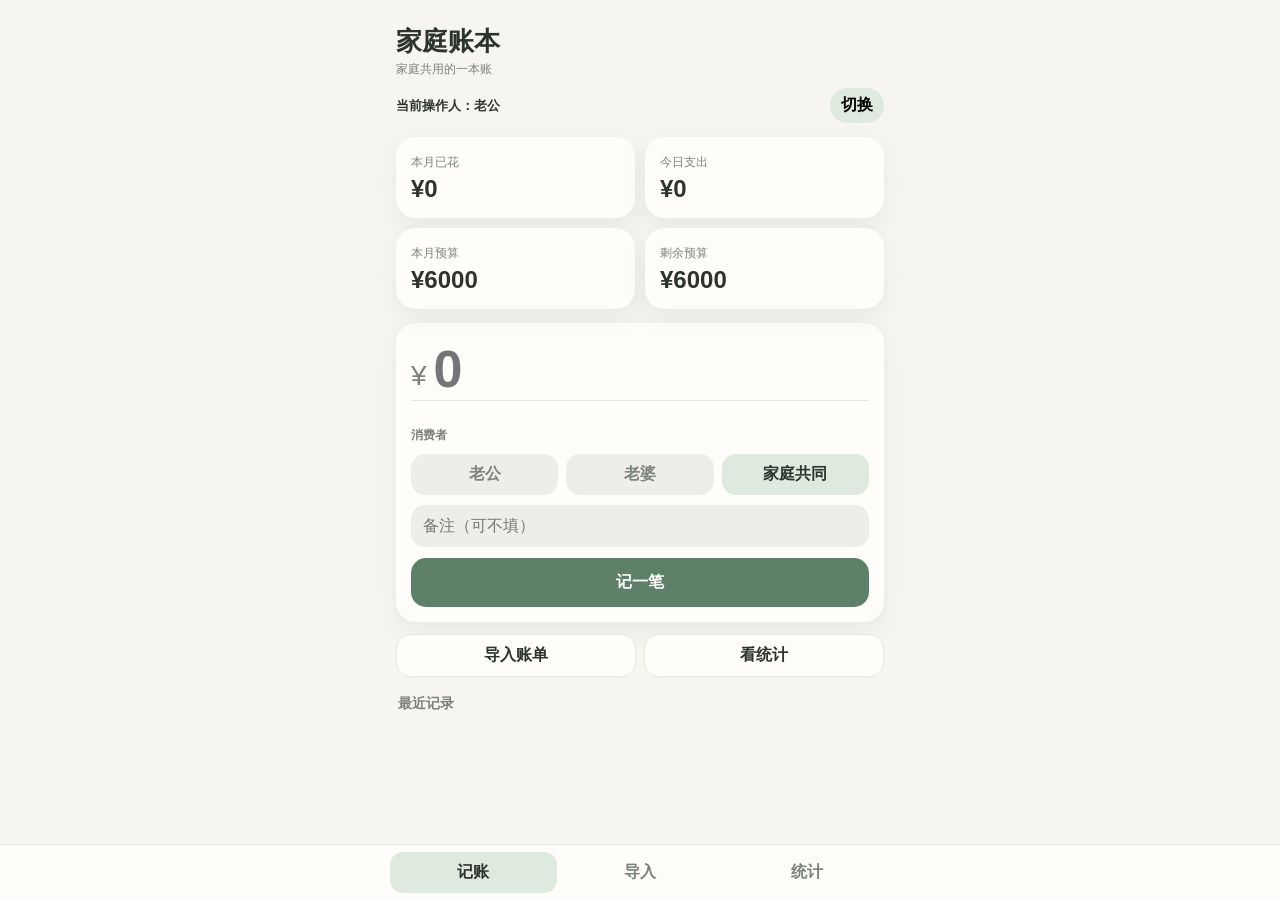
==== app-v2.html @ 9505b4ad "Add v2 app shell" ====
<!doctype html><html lang="zh-CN"><head><meta charset="utf-8"><meta name="viewport" content="width=device-width,initial-scale=1,viewport-fit=cover"><meta name="theme-color" content="#eaf3ec"><title>家庭账本</title><link rel="stylesheet" href="app-v2.css"></head><body><div class="app"><section id="ledger"><h1>家庭账本</h1><div class="sub" id="sub">家庭共用的一本账</div><div class="identity"><b id="whoText">当前操作人：老公</b><button onclick="toggleOperator()">切换</button></div><div class="grid"><div class="stat"><span>本月已花</span><b id="m">¥0</b></div><div class="stat"><span>今日支出</span><b id="t">¥0</b></div><div class="stat"><span>本月预算</span><b id="b">¥6000</b></div><div class="stat"><span>剩余预算</span><b id="l">¥6000</b></div></div><div class="card"><div class="amt"><span>¥</span><input id="a" inputmode="decimal" placeholder="0"></div><div class="cats" id="cats"></div><div class="label">消费者</div><div class="seg three" id="consumer"><button data-v="老公">老公</button><button data-v="老婆">老婆</button><button data-v="家庭共同" class="on">家庭共同</button></div><input id="note" class="note" placeholder="备注（可不填）"><button id="add" class="primary">记一笔</button></div><div class="toolbar"><button class="secondary" onclick="go('import')">导入账单</button><button class="secondary" onclick="go('stats')">看统计</button></div><div class="title">最近记录</div><div id="recent"></div></section><section id="import" class="hidden"><h1>导入账单</h1><div class="sub">上传人自动记录为当前操作人</div><div class="identity"><b id="importWho">上传人：老公</b><button onclick="toggleOperator()">切换</button></div><div class="card"><div class="label">这批账单默认消费者</div><div class="seg three" id="importConsumer"><button data-v="老公">老公</button><button data-v="老婆">老婆</button><button data-v="家庭共同" class="on">家庭共同</button></div><div class="upload" style="margin-top:12px"><b>选择微信 / 支付宝 CSV 或 TXT 账单</b><input id="file" type="file" accept=".csv,.txt,text/csv"><div class="hint">自动尽量排除退款、充值、还款、失败交易和重复记录。</div></div><div id="preview"></div><button id="confirm" class="primary hidden">确认导入</button></div></section><section id="stats" class="hidden"><h1>家庭账本统计</h1><div class="sub">按年月查看谁记录、谁消费、钱花到哪里</div><div class="selectors"><select id="yearSel"></select><select id="monthSel"></select></div><div class="grid"><div class="stat"><span>总支出</span><b id="st">¥0</b></div><div class="stat"><span>记录笔数</span><b id="cnt">0笔</b></div></div><div class="title">谁上传 / 记录了多少</div><div id="opStats" class="card"></div><div class="title">谁消费了多少</div><div id="conStats" class="card"></div><div class="title">消费分类</div><div id="cs" class="card"></div><div class="title">账单明细</div><div id="detail"></div><div class="title">设置本月预算</div><div class="card"><input id="bi" class="note" inputmode="numeric"><button id="saveB" class="primary">保存预算</button></div></section></div><div class="nav"><div><button id="n-ledger" class="on" onclick="go('ledger')">记账</button><button id="n-import" onclick="go('import')">导入</button><button id="n-stats" onclick="go('stats')">统计</button></div></div><script src="app-v2.js"></script></body></html>
---- app-v2.css ----
:root{--bg:#f7f5ef;--card:#fffdfa;--ink:#2d332e;--muted:#7b817c;--g:#5f8068;--g2:#dfeadf;--line:#e8e5dc;--blue:#e7eef7}*{box-sizing:border-box}body{margin:0;background:var(--bg);color:var(--ink);font-family:-apple-system,BlinkMacSystemFont,"PingFang SC","Microsoft YaHei",sans-serif}button,input,select{font:inherit}.app{max-width:520px;margin:auto;padding:18px 16px 92px}.hidden{display:none!important}h1{margin:6px 0 2px;font-size:26px}.sub,.meta,.hint{font-size:12px;color:var(--muted)}.grid{display:grid;grid-template-columns:1fr 1fr;gap:10px;margin-top:14px}.stat,.card,.row{background:var(--card);border-radius:20px;box-shadow:0 8px 24px rgba(50,60,53,.07)}.stat{padding:15px}.stat span{font-size:12px;color:var(--muted)}.stat b{display:block;font-size:24px;margin-top:4px}.card{padding:15px;margin-top:14px}.amt{display:flex;align-items:end;border-bottom:1px solid var(--line)}.amt span{font-size:28px;color:var(--muted);padding:0 5px 8px 0}.amt input{width:100%;border:0;outline:0;background:transparent;font-size:52px;font-weight:800}.cats{display:grid;grid-template-columns:repeat(5,1fr);gap:7px;margin-top:13px}.cat,.seg button,.secondary{border:0;border-radius:14px;padding:10px 5px;background:#efede7;font-weight:700;color:var(--muted)}.cat{font-size:12px}.cat.on,.seg button.on{background:var(--g2);color:var(--ink)}.cats .cat.on{background:var(--g);color:#fff}.seg{display:grid;gap:8px;margin-top:10px}.two{grid-template-columns:1fr 1fr}.three{grid-template-columns:repeat(3,1fr)}.label{font-size:12px;color:var(--muted);font-weight:700;margin:13px 0 5px}.note,select{width:100%;border:0;outline:0;background:#efede7;border-radius:14px;padding:12px}.note{margin-top:10px}.primary{width:100%;border:0;border-radius:15px;padding:14px;background:var(--g);color:#fff;font-weight:800;font-size:16px;margin-top:11px}.toolbar{display:flex;gap:8px;margin-top:12px}.toolbar .secondary{flex:1;background:var(--card);border:1px solid var(--line);color:var(--ink)}.title{font-size:14px;color:var(--muted);font-weight:700;margin:18px 2px 8px}.row{display:grid;grid-template-columns:1fr auto;gap:10px;padding:11px 12px;margin:7px 0}.money{font-weight:800}.tag{display:inline-block;padding:3px 7px;border-radius:99px;background:var(--g2);font-size:11px;margin:4px 4px 0 0}.tag.blue{background:var(--blue)}.line{display:flex;justify-content:space-between;align-items:center;padding:9px 0;border-bottom:1px solid var(--line)}.bar{height:8px;background:#ece9e1;border-radius:99px;overflow:hidden;margin:4px 0 8px}.bar i{display:block;height:100%;background:var(--g)}.selectors{display:grid;grid-template-columns:1fr 1fr;gap:8px;margin-top:14px}.nav{position:fixed;left:0;right:0;bottom:0;background:rgba(255,253,250,.96);border-top:1px solid var(--line)}.nav div{max-width:520px;margin:auto;display:grid;grid-template-columns:repeat(3,1fr);padding:7px 10px calc(7px + env(safe-area-inset-bottom))}.nav button{border:0;background:transparent;padding:10px;border-radius:13px;color:var(--muted);font-weight:700}.nav button.on{background:var(--g2);color:var(--ink)}.upload{border:1.5px dashed #b7c5ba;border-radius:16px;padding:16px;text-align:center}.notice{background:#eef5ee;border-radius:14px;padding:10px 12px;font-size:12px;color:var(--muted);margin-top:12px}.identity{display:flex;justify-content:space-between;align-items:center;margin-top:10px}.identity b{font-size:13px}.identity button{border:0;background:var(--g2);border-radius:99px;padding:7px 11px;font-weight:700}
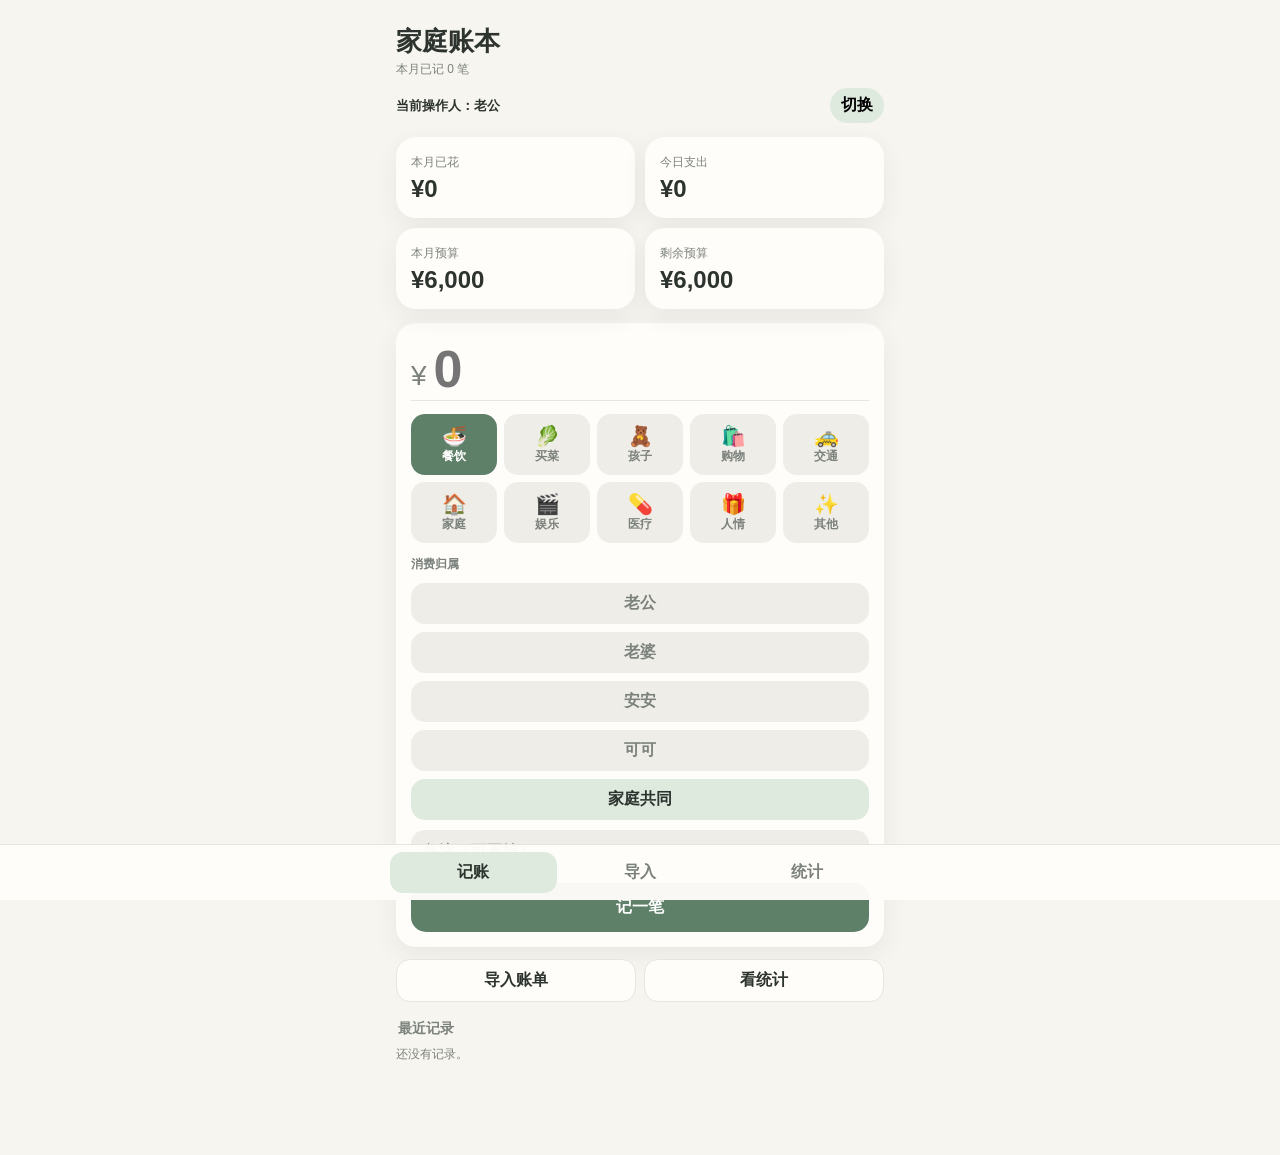
==== commit 86071402: "Add Anan and Keke as consumer choices" ====
--- a/app-v2.html
+++ b/app-v2.html
@@ -1 +1 @@
-<!doctype html><html lang="zh-CN"><head><meta charset="utf-8"><meta name="viewport" content="width=device-width,initial-scale=1,viewport-fit=cover"><meta name="theme-color" content="#eaf3ec"><title>家庭账本</title><link rel="stylesheet" href="app-v2.css"></head><body><div class="app"><section id="ledger"><h1>家庭账本</h1><div class="sub" id="sub">家庭共用的一本账</div><div class="identity"><b id="whoText">当前操作人：老公</b><button onclick="toggleOperator()">切换</button></div><div class="grid"><div class="stat"><span>本月已花</span><b id="m">¥0</b></div><div class="stat"><span>今日支出</span><b id="t">¥0</b></div><div class="stat"><span>本月预算</span><b id="b">¥6000</b></div><div class="stat"><span>剩余预算</span><b id="l">¥6000</b></div></div><div class="card"><div class="amt"><span>¥</span><input id="a" inputmode="decimal" placeholder="0"></div><div class="cats" id="cats"></div><div class="label">消费者</div><div class="seg three" id="consumer"><button data-v="老公">老公</button><button data-v="老婆">老婆</button><button data-v="家庭共同" class="on">家庭共同</button></div><input id="note" class="note" placeholder="备注（可不填）"><button id="add" class="primary">记一笔</button></div><div class="toolbar"><button class="secondary" onclick="go('import')">导入账单</button><button class="secondary" onclick="go('stats')">看统计</button></div><div class="title">最近记录</div><div id="recent"></div></section><section id="import" class="hidden"><h1>导入账单</h1><div class="sub">上传人自动记录为当前操作人</div><div class="identity"><b id="importWho">上传人：老公</b><button onclick="toggleOperator()">切换</button></div><div class="card"><div class="label">这批账单默认消费者</div><div class="seg three" id="importConsumer"><button data-v="老公">老公</button><button data-v="老婆">老婆</button><button data-v="家庭共同" class="on">家庭共同</button></div><div class="upload" style="margin-top:12px"><b>选择微信 / 支付宝 CSV 或 TXT 账单</b><input id="file" type="file" accept=".csv,.txt,text/csv"><div class="hint">自动尽量排除退款、充值、还款、失败交易和重复记录。</div></div><div id="preview"></div><button id="confirm" class="primary hidden">确认导入</button></div></section><section id="stats" class="hidden"><h1>家庭账本统计</h1><div class="sub">按年月查看谁记录、谁消费、钱花到哪里</div><div class="selectors"><select id="yearSel"></select><select id="monthSel"></select></div><div class="grid"><div class="stat"><span>总支出</span><b id="st">¥0</b></div><div class="stat"><span>记录笔数</span><b id="cnt">0笔</b></div></div><div class="title">谁上传 / 记录了多少</div><div id="opStats" class="card"></div><div class="title">谁消费了多少</div><div id="conStats" class="card"></div><div class="title">消费分类</div><div id="cs" class="card"></div><div class="title">账单明细</div><div id="detail"></div><div class="title">设置本月预算</div><div class="card"><input id="bi" class="note" inputmode="numeric"><button id="saveB" class="primary">保存预算</button></div></section></div><div class="nav"><div><button id="n-ledger" class="on" onclick="go('ledger')">记账</button><button id="n-import" onclick="go('import')">导入</button><button id="n-stats" onclick="go('stats')">统计</button></div></div><script src="app-v2.js"></script></body></html>+<!doctype html><html lang="zh-CN"><head><meta charset="utf-8"><meta name="viewport" content="width=device-width,initial-scale=1,viewport-fit=cover"><meta name="theme-color" content="#eaf3ec"><title>家庭账本</title><link rel="stylesheet" href="app-v2.css"></head><body><div class="app"><section id="ledger"><h1>家庭账本</h1><div class="sub" id="sub">家庭共用的一本账</div><div class="identity"><b id="whoText">当前操作人：老公</b><button onclick="toggleOperator()">切换</button></div><div class="grid"><div class="stat"><span>本月已花</span><b id="m">¥0</b></div><div class="stat"><span>今日支出</span><b id="t">¥0</b></div><div class="stat"><span>本月预算</span><b id="b">¥6000</b></div><div class="stat"><span>剩余预算</span><b id="l">¥6000</b></div></div><div class="card"><div class="amt"><span>¥</span><input id="a" inputmode="decimal" placeholder="0"></div><div class="cats" id="cats"></div><div class="label">消费归属</div><div class="seg five" id="consumer"><button data-v="老公">老公</button><button data-v="老婆">老婆</button><button data-v="安安">安安</button><button data-v="可可">可可</button><button data-v="家庭共同" class="on">家庭共同</button></div><input id="note" class="note" placeholder="备注（可不填）"><button id="add" class="primary">记一笔</button></div><div class="toolbar"><button class="secondary" onclick="go('import')">导入账单</button><button class="secondary" onclick="go('stats')">看统计</button></div><div class="title">最近记录</div><div id="recent"></div></section><section id="import" class="hidden"><h1>导入账单</h1><div class="sub">上传人自动记录为当前操作人</div><div class="identity"><b id="importWho">上传人：老公</b><button onclick="toggleOperator()">切换</button></div><div class="card"><div class="label">这批账单默认消费归属</div><div class="seg five" id="importConsumer"><button data-v="老公">老公</button><button data-v="老婆">老婆</button><button data-v="安安">安安</button><button data-v="可可">可可</button><button data-v="家庭共同" class="on">家庭共同</button></div><div class="upload" style="margin-top:12px"><b>选择微信 / 支付宝 CSV 或 TXT 账单</b><input id="file" type="file" accept=".csv,.txt,text/csv"><div class="hint">自动尽量排除退款、充值、还款、失败交易和重复记录。</div></div><div id="preview"></div><button id="confirm" class="primary hidden">确认导入</button></div></section><section id="stats" class="hidden"><h1>家庭账本统计</h1><div class="sub">按年月查看谁记录、谁消费、钱花到哪里</div><div class="selectors"><select id="yearSel"></select><select id="monthSel"></select></div><div class="grid"><div class="stat"><span>总支出</span><b id="st">¥0</b></div><div class="stat"><span>记录笔数</span><b id="cnt">0笔</b></div></div><div class="title">谁上传 / 记录了多少</div><div id="opStats" class="card"></div><div class="title">谁消费了多少</div><div id="conStats" class="card"></div><div class="title">消费分类</div><div id="cs" class="card"></div><div class="title">账单明细</div><div id="detail"></div><div class="title">设置本月预算</div><div class="card"><input id="bi" class="note" inputmode="numeric"><button id="saveB" class="primary">保存预算</button></div></section></div><div class="nav"><div><button id="n-ledger" class="on" onclick="go('ledger')">记账</button><button id="n-import" onclick="go('import')">导入</button><button id="n-stats" onclick="go('stats')">统计</button></div></div><script src="app-v2.js"></script></body></html>
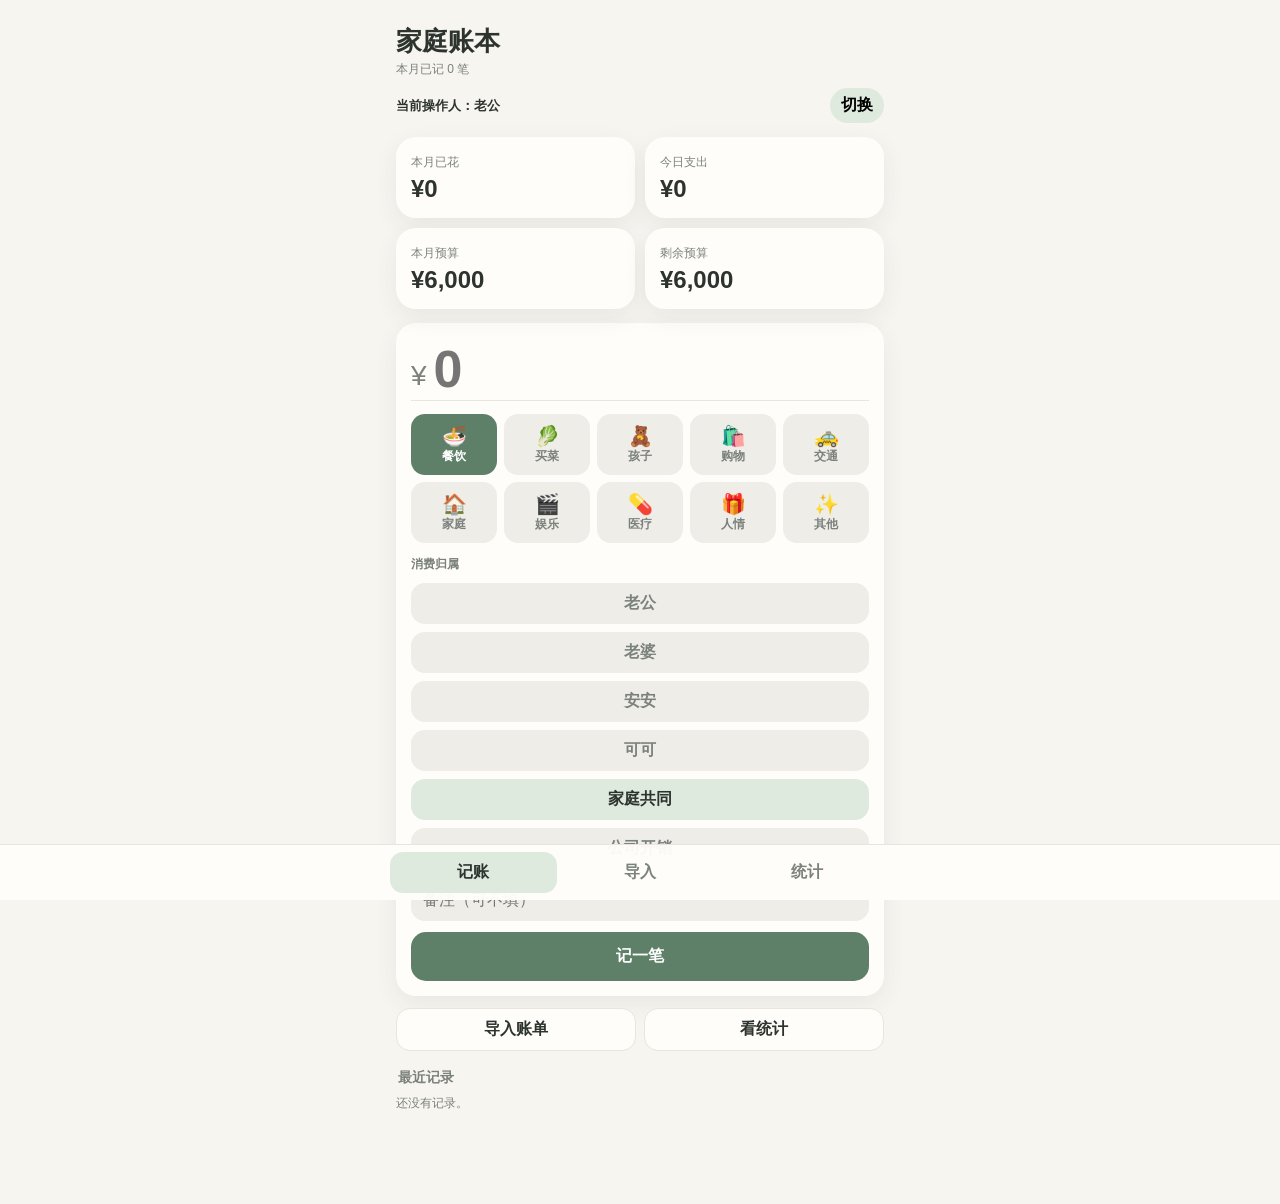
==== commit 1bf37236: "Add company expense as sixth spending owner" ====
--- a/app-v2.html
+++ b/app-v2.html
@@ -1 +1 @@
-<!doctype html><html lang="zh-CN"><head><meta charset="utf-8"><meta name="viewport" content="width=device-width,initial-scale=1,viewport-fit=cover"><meta name="theme-color" content="#eaf3ec"><title>家庭账本</title><link rel="stylesheet" href="app-v2.css"></head><body><div class="app"><section id="ledger"><h1>家庭账本</h1><div class="sub" id="sub">家庭共用的一本账</div><div class="identity"><b id="whoText">当前操作人：老公</b><button onclick="toggleOperator()">切换</button></div><div class="grid"><div class="stat"><span>本月已花</span><b id="m">¥0</b></div><div class="stat"><span>今日支出</span><b id="t">¥0</b></div><div class="stat"><span>本月预算</span><b id="b">¥6000</b></div><div class="stat"><span>剩余预算</span><b id="l">¥6000</b></div></div><div class="card"><div class="amt"><span>¥</span><input id="a" inputmode="decimal" placeholder="0"></div><div class="cats" id="cats"></div><div class="label">消费归属</div><div class="seg five" id="consumer"><button data-v="老公">老公</button><button data-v="老婆">老婆</button><button data-v="安安">安安</button><button data-v="可可">可可</button><button data-v="家庭共同" class="on">家庭共同</button></div><input id="note" class="note" placeholder="备注（可不填）"><button id="add" class="primary">记一笔</button></div><div class="toolbar"><button class="secondary" onclick="go('import')">导入账单</button><button class="secondary" onclick="go('stats')">看统计</button></div><div class="title">最近记录</div><div id="recent"></div></section><section id="import" class="hidden"><h1>导入账单</h1><div class="sub">上传人自动记录为当前操作人</div><div class="identity"><b id="importWho">上传人：老公</b><button onclick="toggleOperator()">切换</button></div><div class="card"><div class="label">这批账单默认消费归属</div><div class="seg five" id="importConsumer"><button data-v="老公">老公</button><button data-v="老婆">老婆</button><button data-v="安安">安安</button><button data-v="可可">可可</button><button data-v="家庭共同" class="on">家庭共同</button></div><div class="upload" style="margin-top:12px"><b>选择微信 / 支付宝 CSV 或 TXT 账单</b><input id="file" type="file" accept=".csv,.txt,text/csv"><div class="hint">自动尽量排除退款、充值、还款、失败交易和重复记录。</div></div><div id="preview"></div><button id="confirm" class="primary hidden">确认导入</button></div></section><section id="stats" class="hidden"><h1>家庭账本统计</h1><div class="sub">按年月查看谁记录、谁消费、钱花到哪里</div><div class="selectors"><select id="yearSel"></select><select id="monthSel"></select></div><div class="grid"><div class="stat"><span>总支出</span><b id="st">¥0</b></div><div class="stat"><span>记录笔数</span><b id="cnt">0笔</b></div></div><div class="title">谁上传 / 记录了多少</div><div id="opStats" class="card"></div><div class="title">谁消费了多少</div><div id="conStats" class="card"></div><div class="title">消费分类</div><div id="cs" class="card"></div><div class="title">账单明细</div><div id="detail"></div><div class="title">设置本月预算</div><div class="card"><input id="bi" class="note" inputmode="numeric"><button id="saveB" class="primary">保存预算</button></div></section></div><div class="nav"><div><button id="n-ledger" class="on" onclick="go('ledger')">记账</button><button id="n-import" onclick="go('import')">导入</button><button id="n-stats" onclick="go('stats')">统计</button></div></div><script src="app-v2.js"></script></body></html>+<!doctype html><html lang="zh-CN"><head><meta charset="utf-8"><meta name="viewport" content="width=device-width,initial-scale=1,viewport-fit=cover"><meta name="theme-color" content="#eaf3ec"><title>家庭账本</title><link rel="stylesheet" href="app-v2.css"></head><body><div class="app"><section id="ledger"><h1>家庭账本</h1><div class="sub" id="sub">家庭共用的一本账</div><div class="identity"><b id="whoText">当前操作人：老公</b><button onclick="toggleOperator()">切换</button></div><div class="grid"><div class="stat"><span>本月已花</span><b id="m">¥0</b></div><div class="stat"><span>今日支出</span><b id="t">¥0</b></div><div class="stat"><span>本月预算</span><b id="b">¥6000</b></div><div class="stat"><span>剩余预算</span><b id="l">¥6000</b></div></div><div class="card"><div class="amt"><span>¥</span><input id="a" inputmode="decimal" placeholder="0"></div><div class="cats" id="cats"></div><div class="label">消费归属</div><div class="seg six" id="consumer"><button data-v="老公">老公</button><button data-v="老婆">老婆</button><button data-v="安安">安安</button><button data-v="可可">可可</button><button data-v="家庭共同" class="on">家庭共同</button><button data-v="公司开销">公司开销</button></div><input id="note" class="note" placeholder="备注（可不填）"><button id="add" class="primary">记一笔</button></div><div class="toolbar"><button class="secondary" onclick="go('import')">导入账单</button><button class="secondary" onclick="go('stats')">看统计</button></div><div class="title">最近记录</div><div id="recent"></div></section><section id="import" class="hidden"><h1>导入账单</h1><div class="sub">上传人自动记录为当前操作人</div><div class="identity"><b id="importWho">上传人：老公</b><button onclick="toggleOperator()">切换</button></div><div class="card"><div class="label">这批账单默认消费归属</div><div class="seg six" id="importConsumer"><button data-v="老公">老公</button><button data-v="老婆">老婆</button><button data-v="安安">安安</button><button data-v="可可">可可</button><button data-v="家庭共同" class="on">家庭共同</button><button data-v="公司开销">公司开销</button></div><div class="upload" style="margin-top:12px"><b>选择微信 / 支付宝 CSV 或 TXT 账单</b><input id="file" type="file" accept=".csv,.txt,text/csv"><div class="hint">自动尽量排除退款、充值、还款、失败交易和重复记录。</div></div><div id="preview"></div><button id="confirm" class="primary hidden">确认导入</button></div></section><section id="stats" class="hidden"><h1>家庭账本统计</h1><div class="sub">按年月查看谁记录、谁消费、钱花到哪里</div><div class="selectors"><select id="yearSel"></select><select id="monthSel"></select></div><div class="grid"><div class="stat"><span>总支出</span><b id="st">¥0</b></div><div class="stat"><span>记录笔数</span><b id="cnt">0笔</b></div></div><div class="title">谁上传 / 记录了多少</div><div id="opStats" class="card"></div><div class="title">谁消费了多少</div><div id="conStats" class="card"></div><div class="title">消费分类</div><div id="cs" class="card"></div><div class="title">账单明细</div><div id="detail"></div><div class="title">设置本月预算</div><div class="card"><input id="bi" class="note" inputmode="numeric"><button id="saveB" class="primary">保存预算</button></div></section></div><div class="nav"><div><button id="n-ledger" class="on" onclick="go('ledger')">记账</button><button id="n-import" onclick="go('import')">导入</button><button id="n-stats" onclick="go('stats')">统计</button></div></div><script src="app-v2.js"></script></body></html>
--- a/app-v2.css
+++ b/app-v2.css
@@ -1 +1 @@
-:root{--bg:#f7f5ef;--card:#fffdfa;--ink:#2d332e;--muted:#7b817c;--g:#5f8068;--g2:#dfeadf;--line:#e8e5dc;--blue:#e7eef7}*{box-sizing:border-box}body{margin:0;background:var(--bg);color:var(--ink);font-family:-apple-system,BlinkMacSystemFont,"PingFang SC","Microsoft YaHei",sans-serif}button,input,select{font:inherit}.app{max-width:520px;margin:auto;padding:18px 16px 92px}.hidden{display:none!important}h1{margin:6px 0 2px;font-size:26px}.sub,.meta,.hint{font-size:12px;color:var(--muted)}.grid{display:grid;grid-template-columns:1fr 1fr;gap:10px;margin-top:14px}.stat,.card,.row{background:var(--card);border-radius:20px;box-shadow:0 8px 24px rgba(50,60,53,.07)}.stat{padding:15px}.stat span{font-size:12px;color:var(--muted)}.stat b{display:block;font-size:24px;margin-top:4px}.card{padding:15px;margin-top:14px}.amt{display:flex;align-items:end;border-bottom:1px solid var(--line)}.amt span{font-size:28px;color:var(--muted);padding:0 5px 8px 0}.amt input{width:100%;border:0;outline:0;background:transparent;font-size:52px;font-weight:800}.cats{display:grid;grid-template-columns:repeat(5,1fr);gap:7px;margin-top:13px}.cat,.seg button,.secondary{border:0;border-radius:14px;padding:10px 5px;background:#efede7;font-weight:700;color:var(--muted)}.cat{font-size:12px}.cat.on,.seg button.on{background:var(--g2);color:var(--ink)}.cats .cat.on{background:var(--g);color:#fff}.seg{display:grid;gap:8px;margin-top:10px}.two{grid-template-columns:1fr 1fr}.three{grid-template-columns:repeat(3,1fr)}.label{font-size:12px;color:var(--muted);font-weight:700;margin:13px 0 5px}.note,select{width:100%;border:0;outline:0;background:#efede7;border-radius:14px;padding:12px}.note{margin-top:10px}.primary{width:100%;border:0;border-radius:15px;padding:14px;background:var(--g);color:#fff;font-weight:800;font-size:16px;margin-top:11px}.toolbar{display:flex;gap:8px;margin-top:12px}.toolbar .secondary{flex:1;background:var(--card);border:1px solid var(--line);color:var(--ink)}.title{font-size:14px;color:var(--muted);font-weight:700;margin:18px 2px 8px}.row{display:grid;grid-template-columns:1fr auto;gap:10px;padding:11px 12px;margin:7px 0}.money{font-weight:800}.tag{display:inline-block;padding:3px 7px;border-radius:99px;background:var(--g2);font-size:11px;margin:4px 4px 0 0}.tag.blue{background:var(--blue)}.line{display:flex;justify-content:space-between;align-items:center;padding:9px 0;border-bottom:1px solid var(--line)}.bar{height:8px;background:#ece9e1;border-radius:99px;overflow:hidden;margin:4px 0 8px}.bar i{display:block;height:100%;background:var(--g)}.selectors{display:grid;grid-template-columns:1fr 1fr;gap:8px;margin-top:14px}.nav{position:fixed;left:0;right:0;bottom:0;background:rgba(255,253,250,.96);border-top:1px solid var(--line)}.nav div{max-width:520px;margin:auto;display:grid;grid-template-columns:repeat(3,1fr);padding:7px 10px calc(7px + env(safe-area-inset-bottom))}.nav button{border:0;background:transparent;padding:10px;border-radius:13px;color:var(--muted);font-weight:700}.nav button.on{background:var(--g2);color:var(--ink)}.upload{border:1.5px dashed #b7c5ba;border-radius:16px;padding:16px;text-align:center}.notice{background:#eef5ee;border-radius:14px;padding:10px 12px;font-size:12px;color:var(--muted);margin-top:12px}.identity{display:flex;justify-content:space-between;align-items:center;margin-top:10px}.identity b{font-size:13px}.identity button{border:0;background:var(--g2);border-radius:99px;padding:7px 11px;font-weight:700}+:root{--bg:#f7f5ef;--card:#fffdfa;--ink:#2d332e;--muted:#7b817c;--g:#5f8068;--g2:#dfeadf;--line:#e8e5dc;--blue:#e7eef7}*{box-sizing:border-box}body{margin:0;background:var(--bg);color:var(--ink);font-family:-apple-system,BlinkMacSystemFont,"PingFang SC","Microsoft YaHei",sans-serif}button,input,select{font:inherit}.app{max-width:520px;margin:auto;padding:18px 16px 92px}.hidden{display:none!important}h1{margin:6px 0 2px;font-size:26px}.sub,.meta,.hint{font-size:12px;color:var(--muted)}.grid{display:grid;grid-template-columns:1fr 1fr;gap:10px;margin-top:14px}.stat,.card,.row{background:var(--card);border-radius:20px;box-shadow:0 8px 24px rgba(50,60,53,.07)}.stat{padding:15px}.stat span{font-size:12px;color:var(--muted)}.stat b{display:block;font-size:24px;margin-top:4px}.card{padding:15px;margin-top:14px}.amt{display:flex;align-items:end;border-bottom:1px solid var(--line)}.amt span{font-size:28px;color:var(--muted);padding:0 5px 8px 0}.amt input{width:100%;border:0;outline:0;background:transparent;font-size:52px;font-weight:800}.cats{display:grid;grid-template-columns:repeat(5,1fr);gap:7px;margin-top:13px}.cat,.seg button,.secondary{border:0;border-radius:14px;padding:10px 5px;background:#efede7;font-weight:700;color:var(--muted)}.cat{font-size:12px}.cat.on,.seg button.on{background:var(--g2);color:var(--ink)}.cats .cat.on{background:var(--g);color:#fff}.seg{display:grid;gap:8px;margin-top:10px}.two{grid-template-columns:1fr 1fr}.three{grid-template-columns:repeat(3,1fr)}.five{grid-template-columns:repeat(5,1fr);gap:6px}.five button{font-size:12px;padding:10px 2px}.label{font-size:12px;color:var(--muted);font-weight:700;margin:13px 0 5px}.note,select{width:100%;border:0;outline:0;background:#efede7;border-radius:14px;padding:12px}.note{margin-top:10px}.primary{width:100%;border:0;border-radius:15px;padding:14px;background:var(--g);color:#fff;font-weight:800;font-size:16px;margin-top:11px}.toolbar{display:flex;gap:8px;margin-top:12px}.toolbar .secondary{flex:1;background:var(--card);border:1px solid var(--line);color:var(--ink)}.title{font-size:14px;color:var(--muted);font-weight:700;margin:18px 2px 8px}.row{display:grid;grid-template-columns:1fr auto;gap:10px;padding:11px 12px;margin:7px 0}.money{font-weight:800}.tag{display:inline-block;padding:3px 7px;border-radius:99px;background:var(--g2);font-size:11px;margin:4px 4px 0 0}.tag.blue{background:var(--blue)}.line{display:flex;justify-content:space-between;align-items:center;padding:9px 0;border-bottom:1px solid var(--line)}.bar{height:8px;background:#ece9e1;border-radius:99px;overflow:hidden;margin:4px 0 8px}.bar i{display:block;height:100%;background:var(--g)}.selectors{display:grid;grid-template-columns:1fr 1fr;gap:8px;margin-top:14px}.nav{position:fixed;left:0;right:0;bottom:0;background:rgba(255,253,250,.96);border-top:1px solid var(--line)}.nav div{max-width:520px;margin:auto;display:grid;grid-template-columns:repeat(3,1fr);padding:7px 10px calc(7px + env(safe-area-inset-bottom))}.nav button{border:0;background:transparent;padding:10px;border-radius:13px;color:var(--muted);font-weight:700}.nav button.on{background:var(--g2);color:var(--ink)}.upload{border:1.5px dashed #b7c5ba;border-radius:16px;padding:16px;text-align:center}.notice{background:#eef5ee;border-radius:14px;padding:10px 12px;font-size:12px;color:var(--muted);margin-top:12px}.identity{display:flex;justify-content:space-between;align-items:center;margin-top:10px}.identity b{font-size:13px}.identity button{border:0;background:var(--g2);border-radius:99px;padding:7px 11px;font-weight:700}
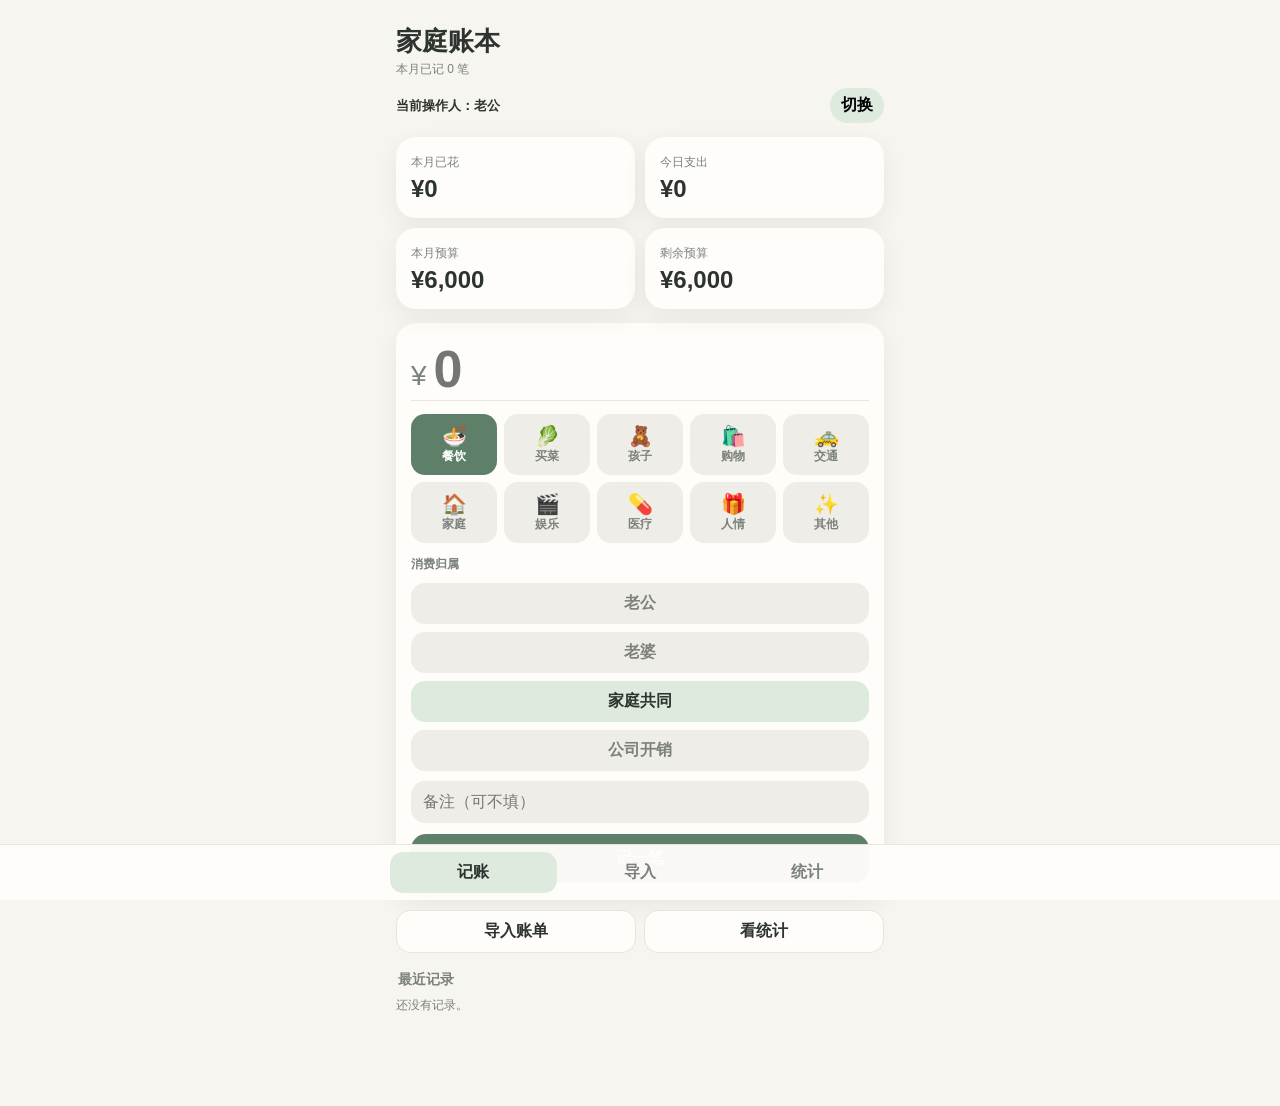
==== commit 38d2665a: "Simplify consumer choices to four compact options" ====
--- a/app-v2.html
+++ b/app-v2.html
@@ -1 +1 @@
-<!doctype html><html lang="zh-CN"><head><meta charset="utf-8"><meta name="viewport" content="width=device-width,initial-scale=1,viewport-fit=cover"><meta name="theme-color" content="#eaf3ec"><title>家庭账本</title><link rel="stylesheet" href="app-v2.css"></head><body><div class="app"><section id="ledger"><h1>家庭账本</h1><div class="sub" id="sub">家庭共用的一本账</div><div class="identity"><b id="whoText">当前操作人：老公</b><button onclick="toggleOperator()">切换</button></div><div class="grid"><div class="stat"><span>本月已花</span><b id="m">¥0</b></div><div class="stat"><span>今日支出</span><b id="t">¥0</b></div><div class="stat"><span>本月预算</span><b id="b">¥6000</b></div><div class="stat"><span>剩余预算</span><b id="l">¥6000</b></div></div><div class="card"><div class="amt"><span>¥</span><input id="a" inputmode="decimal" placeholder="0"></div><div class="cats" id="cats"></div><div class="label">消费归属</div><div class="seg six" id="consumer"><button data-v="老公">老公</button><button data-v="老婆">老婆</button><button data-v="安安">安安</button><button data-v="可可">可可</button><button data-v="家庭共同" class="on">家庭共同</button><button data-v="公司开销">公司开销</button></div><input id="note" class="note" placeholder="备注（可不填）"><button id="add" class="primary">记一笔</button></div><div class="toolbar"><button class="secondary" onclick="go('import')">导入账单</button><button class="secondary" onclick="go('stats')">看统计</button></div><div class="title">最近记录</div><div id="recent"></div></section><section id="import" class="hidden"><h1>导入账单</h1><div class="sub">上传人自动记录为当前操作人</div><div class="identity"><b id="importWho">上传人：老公</b><button onclick="toggleOperator()">切换</button></div><div class="card"><div class="label">这批账单默认消费归属</div><div class="seg six" id="importConsumer"><button data-v="老公">老公</button><button data-v="老婆">老婆</button><button data-v="安安">安安</button><button data-v="可可">可可</button><button data-v="家庭共同" class="on">家庭共同</button><button data-v="公司开销">公司开销</button></div><div class="upload" style="margin-top:12px"><b>选择微信 / 支付宝 CSV 或 TXT 账单</b><input id="file" type="file" accept=".csv,.txt,text/csv"><div class="hint">自动尽量排除退款、充值、还款、失败交易和重复记录。</div></div><div id="preview"></div><button id="confirm" class="primary hidden">确认导入</button></div></section><section id="stats" class="hidden"><h1>家庭账本统计</h1><div class="sub">按年月查看谁记录、谁消费、钱花到哪里</div><div class="selectors"><select id="yearSel"></select><select id="monthSel"></select></div><div class="grid"><div class="stat"><span>总支出</span><b id="st">¥0</b></div><div class="stat"><span>记录笔数</span><b id="cnt">0笔</b></div></div><div class="title">谁上传 / 记录了多少</div><div id="opStats" class="card"></div><div class="title">谁消费了多少</div><div id="conStats" class="card"></div><div class="title">消费分类</div><div id="cs" class="card"></div><div class="title">账单明细</div><div id="detail"></div><div class="title">设置本月预算</div><div class="card"><input id="bi" class="note" inputmode="numeric"><button id="saveB" class="primary">保存预算</button></div></section></div><div class="nav"><div><button id="n-ledger" class="on" onclick="go('ledger')">记账</button><button id="n-import" onclick="go('import')">导入</button><button id="n-stats" onclick="go('stats')">统计</button></div></div><script src="app-v2.js"></script></body></html>+<!doctype html><html lang="zh-CN"><head><meta charset="utf-8"><meta name="viewport" content="width=device-width,initial-scale=1,viewport-fit=cover"><meta name="theme-color" content="#eaf3ec"><title>家庭账本</title><link rel="stylesheet" href="app-v2.css"></head><body><div class="app"><section id="ledger"><h1>家庭账本</h1><div class="sub" id="sub">家庭共用的一本账</div><div class="identity"><b id="whoText">当前操作人：老公</b><button onclick="toggleOperator()">切换</button></div><div class="grid"><div class="stat"><span>本月已花</span><b id="m">¥0</b></div><div class="stat"><span>今日支出</span><b id="t">¥0</b></div><div class="stat"><span>本月预算</span><b id="b">¥6000</b></div><div class="stat"><span>剩余预算</span><b id="l">¥6000</b></div></div><div class="card"><div class="amt"><span>¥</span><input id="a" inputmode="decimal" placeholder="0"></div><div class="cats" id="cats"></div><div class="label">消费归属</div><div class="seg four" id="consumer"><button data-v="老公">老公</button><button data-v="老婆">老婆</button><button data-v="家庭共同" class="on">家庭共同</button><button data-v="公司开销">公司开销</button></div><input id="note" class="note" placeholder="备注（可不填）"><button id="add" class="primary">记一笔</button></div><div class="toolbar"><button class="secondary" onclick="go('import')">导入账单</button><button class="secondary" onclick="go('stats')">看统计</button></div><div class="title">最近记录</div><div id="recent"></div></section><section id="import" class="hidden"><h1>导入账单</h1><div class="sub">上传人自动记录为当前操作人</div><div class="identity"><b id="importWho">上传人：老公</b><button onclick="toggleOperator()">切换</button></div><div class="card"><div class="label">这批账单默认消费归属</div><div class="seg four" id="importConsumer"><button data-v="老公">老公</button><button data-v="老婆">老婆</button><button data-v="家庭共同" class="on">家庭共同</button><button data-v="公司开销">公司开销</button></div><div class="upload" style="margin-top:12px"><b>选择微信 / 支付宝 CSV 或 TXT 账单</b><input id="file" type="file" accept=".csv,.txt,text/csv"><div class="hint">自动尽量排除退款、充值、还款、失败交易和重复记录。</div></div><div id="preview"></div><button id="confirm" class="primary hidden">确认导入</button></div></section><section id="stats" class="hidden"><h1>家庭账本统计</h1><div class="sub">按年月查看谁记录、谁消费、钱花到哪里</div><div class="selectors"><select id="yearSel"></select><select id="monthSel"></select></div><div class="grid"><div class="stat"><span>总支出</span><b id="st">¥0</b></div><div class="stat"><span>记录笔数</span><b id="cnt">0笔</b></div></div><div class="title">谁上传 / 记录了多少</div><div id="opStats" class="card"></div><div class="title">谁消费了多少</div><div id="conStats" class="card"></div><div class="title">消费分类</div><div id="cs" class="card"></div><div class="title">账单明细</div><div id="detail"></div><div class="title">设置本月预算</div><div class="card"><input id="bi" class="note" inputmode="numeric"><button id="saveB" class="primary">保存预算</button></div></section></div><div class="nav"><div><button id="n-ledger" class="on" onclick="go('ledger')">记账</button><button id="n-import" onclick="go('import')">导入</button><button id="n-stats" onclick="go('stats')">统计</button></div></div><script src="app-v2.js"></script></body></html>
--- a/app-v2.css
+++ b/app-v2.css
@@ -1 +1 @@
-:root{--bg:#f7f5ef;--card:#fffdfa;--ink:#2d332e;--muted:#7b817c;--g:#5f8068;--g2:#dfeadf;--line:#e8e5dc;--blue:#e7eef7}*{box-sizing:border-box}body{margin:0;background:var(--bg);color:var(--ink);font-family:-apple-system,BlinkMacSystemFont,"PingFang SC","Microsoft YaHei",sans-serif}button,input,select{font:inherit}.app{max-width:520px;margin:auto;padding:18px 16px 92px}.hidden{display:none!important}h1{margin:6px 0 2px;font-size:26px}.sub,.meta,.hint{font-size:12px;color:var(--muted)}.grid{display:grid;grid-template-columns:1fr 1fr;gap:10px;margin-top:14px}.stat,.card,.row{background:var(--card);border-radius:20px;box-shadow:0 8px 24px rgba(50,60,53,.07)}.stat{padding:15px}.stat span{font-size:12px;color:var(--muted)}.stat b{display:block;font-size:24px;margin-top:4px}.card{padding:15px;margin-top:14px}.amt{display:flex;align-items:end;border-bottom:1px solid var(--line)}.amt span{font-size:28px;color:var(--muted);padding:0 5px 8px 0}.amt input{width:100%;border:0;outline:0;background:transparent;font-size:52px;font-weight:800}.cats{display:grid;grid-template-columns:repeat(5,1fr);gap:7px;margin-top:13px}.cat,.seg button,.secondary{border:0;border-radius:14px;padding:10px 5px;background:#efede7;font-weight:700;color:var(--muted)}.cat{font-size:12px}.cat.on,.seg button.on{background:var(--g2);color:var(--ink)}.cats .cat.on{background:var(--g);color:#fff}.seg{display:grid;gap:8px;margin-top:10px}.two{grid-template-columns:1fr 1fr}.three{grid-template-columns:repeat(3,1fr)}.five{grid-template-columns:repeat(5,1fr);gap:6px}.five button{font-size:12px;padding:10px 2px}.label{font-size:12px;color:var(--muted);font-weight:700;margin:13px 0 5px}.note,select{width:100%;border:0;outline:0;background:#efede7;border-radius:14px;padding:12px}.note{margin-top:10px}.primary{width:100%;border:0;border-radius:15px;padding:14px;background:var(--g);color:#fff;font-weight:800;font-size:16px;margin-top:11px}.toolbar{display:flex;gap:8px;margin-top:12px}.toolbar .secondary{flex:1;background:var(--card);border:1px solid var(--line);color:var(--ink)}.title{font-size:14px;color:var(--muted);font-weight:700;margin:18px 2px 8px}.row{display:grid;grid-template-columns:1fr auto;gap:10px;padding:11px 12px;margin:7px 0}.money{font-weight:800}.tag{display:inline-block;padding:3px 7px;border-radius:99px;background:var(--g2);font-size:11px;margin:4px 4px 0 0}.tag.blue{background:var(--blue)}.line{display:flex;justify-content:space-between;align-items:center;padding:9px 0;border-bottom:1px solid var(--line)}.bar{height:8px;background:#ece9e1;border-radius:99px;overflow:hidden;margin:4px 0 8px}.bar i{display:block;height:100%;background:var(--g)}.selectors{display:grid;grid-template-columns:1fr 1fr;gap:8px;margin-top:14px}.nav{position:fixed;left:0;right:0;bottom:0;background:rgba(255,253,250,.96);border-top:1px solid var(--line)}.nav div{max-width:520px;margin:auto;display:grid;grid-template-columns:repeat(3,1fr);padding:7px 10px calc(7px + env(safe-area-inset-bottom))}.nav button{border:0;background:transparent;padding:10px;border-radius:13px;color:var(--muted);font-weight:700}.nav button.on{background:var(--g2);color:var(--ink)}.upload{border:1.5px dashed #b7c5ba;border-radius:16px;padding:16px;text-align:center}.notice{background:#eef5ee;border-radius:14px;padding:10px 12px;font-size:12px;color:var(--muted);margin-top:12px}.identity{display:flex;justify-content:space-between;align-items:center;margin-top:10px}.identity b{font-size:13px}.identity button{border:0;background:var(--g2);border-radius:99px;padding:7px 11px;font-weight:700}+:root{--bg:#f7f5ef;--card:#fffdfa;--ink:#2d332e;--muted:#7b817c;--g:#5f8068;--g2:#dfeadf;--line:#e8e5dc;--blue:#e7eef7}*{box-sizing:border-box}body{margin:0;background:var(--bg);color:var(--ink);font-family:-apple-system,BlinkMacSystemFont,"PingFang SC","Microsoft YaHei",sans-serif}button,input,select{font:inherit}.app{max-width:520px;margin:auto;padding:18px 16px 92px}.hidden{display:none!important}h1{margin:6px 0 2px;font-size:26px}.sub,.meta,.hint{font-size:12px;color:var(--muted)}.grid{display:grid;grid-template-columns:1fr 1fr;gap:10px;margin-top:14px}.stat,.card,.row{background:var(--card);border-radius:20px;box-shadow:0 8px 24px rgba(50,60,53,.07)}.stat{padding:15px}.stat span{font-size:12px;color:var(--muted)}.stat b{display:block;font-size:24px;margin-top:4px}.card{padding:15px;margin-top:14px}.amt{display:flex;align-items:end;border-bottom:1px solid var(--line)}.amt span{font-size:28px;color:var(--muted);padding:0 5px 8px 0}.amt input{width:100%;border:0;outline:0;background:transparent;font-size:52px;font-weight:800}.cats{display:grid;grid-template-columns:repeat(5,1fr);gap:7px;margin-top:13px}.cat,.seg button,.secondary{border:0;border-radius:14px;padding:10px 5px;background:#efede7;font-weight:700;color:var(--muted)}.cat{font-size:12px}.cat.on,.seg button.on{background:var(--g2);color:var(--ink)}.cats .cat.on{background:var(--g);color:#fff}.seg{display:grid;gap:8px;margin-top:10px}.two{grid-template-columns:1fr 1fr}.three{grid-template-columns:repeat(3,1fr)}.five{grid-template-columns:repeat(5,1fr);gap:6px}.five button{font-size:12px;padding:10px 2px}.six{grid-template-columns:repeat(3,1fr);gap:7px}.six button{font-size:12px;padding:10px 4px}.label{font-size:12px;color:var(--muted);font-weight:700;margin:13px 0 5px}.note,select{width:100%;border:0;outline:0;background:#efede7;border-radius:14px;padding:12px}.note{margin-top:10px}.primary{width:100%;border:0;border-radius:15px;padding:14px;background:var(--g);color:#fff;font-weight:800;font-size:16px;margin-top:11px}.toolbar{display:flex;gap:8px;margin-top:12px}.toolbar .secondary{flex:1;background:var(--card);border:1px solid var(--line);color:var(--ink)}.title{font-size:14px;color:var(--muted);font-weight:700;margin:18px 2px 8px}.row{display:grid;grid-template-columns:1fr auto;gap:10px;padding:11px 12px;margin:7px 0}.money{font-weight:800}.tag{display:inline-block;padding:3px 7px;border-radius:99px;background:var(--g2);font-size:11px;margin:4px 4px 0 0}.tag.blue{background:var(--blue)}.line{display:flex;justify-content:space-between;align-items:center;padding:9px 0;border-bottom:1px solid var(--line)}.bar{height:8px;background:#ece9e1;border-radius:99px;overflow:hidden;margin:4px 0 8px}.bar i{display:block;height:100%;background:var(--g)}.selectors{display:grid;grid-template-columns:1fr 1fr;gap:8px;margin-top:14px}.nav{position:fixed;left:0;right:0;bottom:0;background:rgba(255,253,250,.96);border-top:1px solid var(--line)}.nav div{max-width:520px;margin:auto;display:grid;grid-template-columns:repeat(3,1fr);padding:7px 10px calc(7px + env(safe-area-inset-bottom))}.nav button{border:0;background:transparent;padding:10px;border-radius:13px;color:var(--muted);font-weight:700}.nav button.on{background:var(--g2);color:var(--ink)}.upload{border:1.5px dashed #b7c5ba;border-radius:16px;padding:16px;text-align:center}.notice{background:#eef5ee;border-radius:14px;padding:10px 12px;font-size:12px;color:var(--muted);margin-top:12px}.identity{display:flex;justify-content:space-between;align-items:center;margin-top:10px}.identity b{font-size:13px}.identity button{border:0;background:var(--g2);border-radius:99px;padding:7px 11px;font-weight:700}
